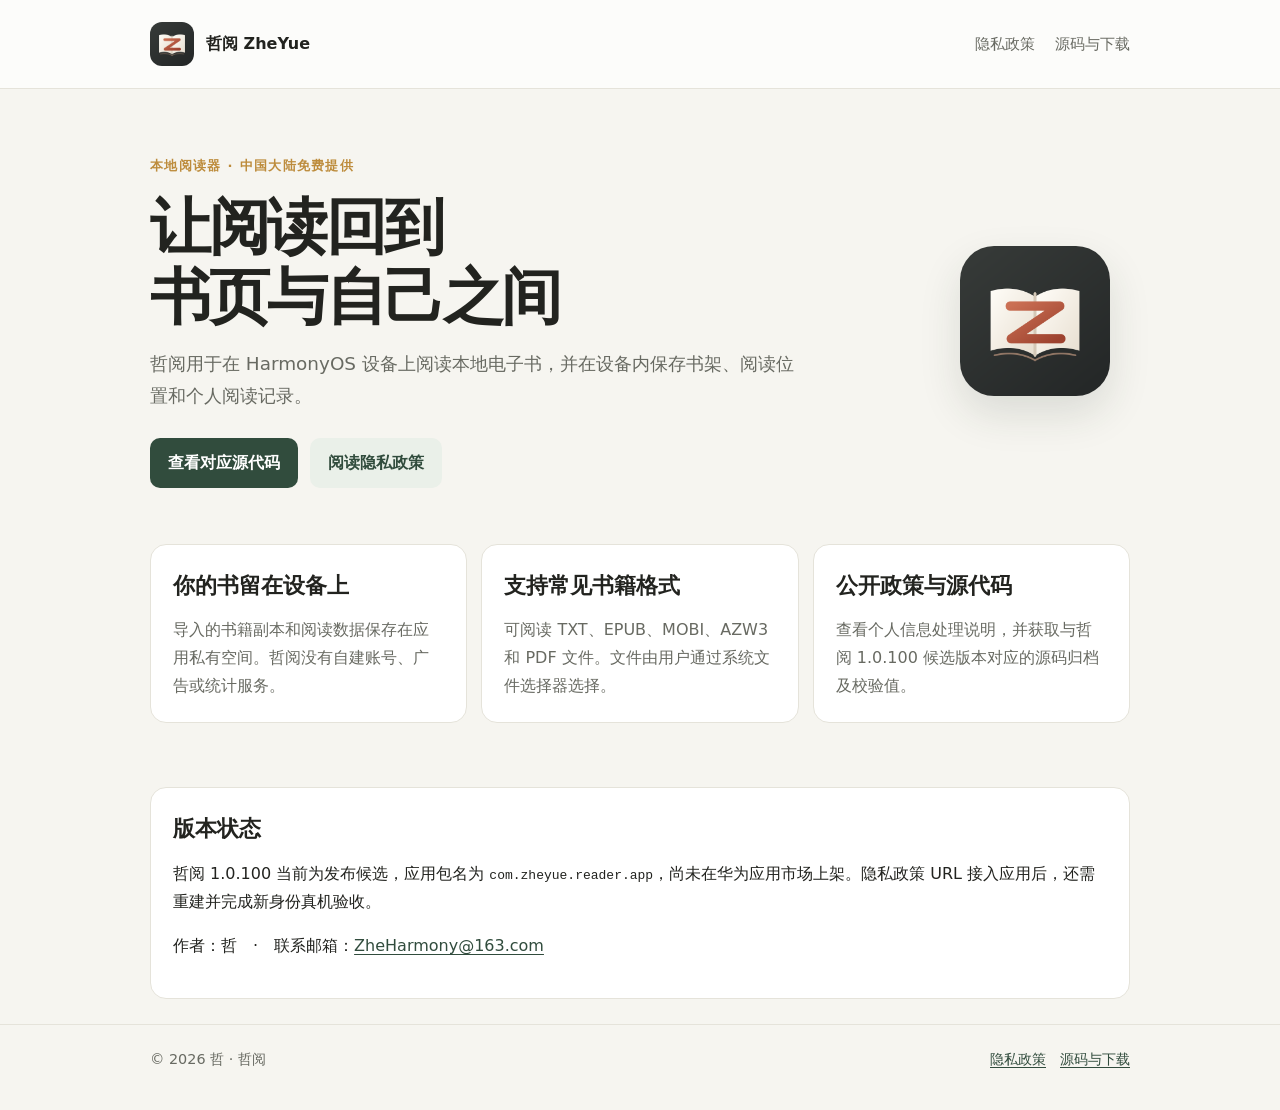
==== index.html @ be6f96d7 "Publish ZheYue privacy policy, source links and app icons" ====
<!doctype html>
<html lang="zh-CN">
<head>
  <meta charset="utf-8"><meta name="viewport" content="width=device-width, initial-scale=1">
  <meta name="description" content="哲阅是面向中国大陆用户的免费本地电子书阅读器。查看隐私政策与 1.0.100 对应源代码。">
  <title>哲阅 ZheYue｜本地阅读，安心相伴</title><link rel="icon" href="icon-1024.png"><link rel="stylesheet" href="style.css">
</head>
<body>
  <header class="top"><div class="wrap nav"><a class="brand" href="index.html"><img src="icon-1024.png" alt="哲阅图标"><span>哲阅 ZheYue</span></a><nav class="links" aria-label="主导航"><a href="privacy.html">隐私政策</a><a href="source.html">源码与下载</a></nav></div></header>
  <main class="wrap">
    <section class="hero"><div><div class="eyebrow">本地阅读器 · 中国大陆免费提供</div><h1>让阅读回到<br>书页与自己之间</h1><p class="lead">哲阅用于在 HarmonyOS 设备上阅读本地电子书，并在设备内保存书架、阅读位置和个人阅读记录。</p><div class="actions"><a class="button" href="source.html">查看对应源代码</a><a class="button secondary" href="privacy.html">阅读隐私政策</a></div></div><img src="icon-1024.png" alt="哲阅应用图标"></section>
    <section class="grid" aria-label="产品说明"><article class="card"><h2>你的书留在设备上</h2><p>导入的书籍副本和阅读数据保存在应用私有空间。哲阅没有自建账号、广告或统计服务。</p></article><article class="card"><h2>支持常见书籍格式</h2><p>可阅读 TXT、EPUB、MOBI、AZW3 和 PDF 文件。文件由用户通过系统文件选择器选择。</p></article><article class="card"><h2>公开政策与源代码</h2><p>查看个人信息处理说明，并获取与哲阅 1.0.100 候选版本对应的源码归档及校验值。</p></article></section>
    <section class="panel"><h2>版本状态</h2><p>哲阅 1.0.100 当前为发布候选，应用包名为 <code>com.zheyue.reader.app</code>，尚未在华为应用市场上架。隐私政策 URL 接入应用后，还需重建并完成新身份真机验收。</p><p>作者：哲　·　联系邮箱：<a href="mailto:ZheHarmony@163.com">ZheHarmony@163.com</a></p></section>
  </main>
  <footer class="footer"><div class="wrap nav"><span>© 2026 哲 · 哲阅</span><span><a href="privacy.html">隐私政策</a>　<a href="source.html">源码与下载</a></span></div></footer>
</body>
</html>
---- style.css ----
:root{color-scheme:light;--ink:#22231f;--muted:#686a62;--paper:#f6f5f0;--card:#fff;--line:#e5e3da;--green:#314c3d;--green-soft:#eaf0e9;--gold:#bd8c3c;font-family:system-ui,-apple-system,"Segoe UI","PingFang SC","Microsoft YaHei",sans-serif}*{box-sizing:border-box}body{margin:0;background:var(--paper);color:var(--ink);line-height:1.75}a{color:var(--green);text-underline-offset:3px}a:hover{color:#182d21}.wrap{width:min(980px,calc(100% - 36px));margin:auto}.top{padding:22px 0;border-bottom:1px solid var(--line);background:rgba(255,255,255,.7)}.nav{display:flex;align-items:center;justify-content:space-between;gap:18px}.brand{display:flex;align-items:center;gap:12px;color:var(--ink);text-decoration:none;font-weight:700}.brand img{width:44px;height:44px;border-radius:12px}.links{display:flex;gap:20px;flex-wrap:wrap}.links a{text-decoration:none;color:var(--muted);font-size:.95rem}.hero{padding:66px 0 48px;display:grid;grid-template-columns:1fr 170px;gap:34px;align-items:center}.eyebrow{color:var(--gold);font-size:.82rem;font-weight:700;letter-spacing:.1em;text-transform:uppercase}h1{font-size:clamp(2.15rem,5vw,3.8rem);line-height:1.15;letter-spacing:-.04em;margin:.25em 0}h2{font-size:1.35rem;margin:0 0 12px}p{margin:.5em 0 1em}.lead{font-size:1.15rem;color:var(--muted);max-width:650px}.hero img{width:150px;height:150px;border-radius:34px;box-shadow:0 18px 42px #26332821}.actions{display:flex;gap:12px;flex-wrap:wrap;margin-top:25px}.button{display:inline-block;padding:11px 18px;border-radius:10px;background:var(--green);color:white;text-decoration:none;font-weight:650}.button.secondary{background:var(--green-soft);color:var(--green)}.grid{display:grid;grid-template-columns:repeat(3,1fr);gap:14px;margin:8px 0 64px}.card,.panel{background:var(--card);border:1px solid var(--line);border-radius:16px;padding:22px}.card p{color:var(--muted);margin-bottom:0}.page{padding:44px 0 70px}.page h1{font-size:clamp(2rem,4vw,3rem)}.meta{color:var(--muted);font-size:.95rem}.panel{margin:25px 0}.panel h2{margin-top:0}.policy h2{margin:32px 0 8px}.policy ul{padding-left:1.35rem}.callout{border-left:3px solid var(--gold);padding:12px 16px;background:#f4efe3;border-radius:0 10px 10px 0}.hash{word-break:break-all;font: .88rem ui-monospace,SFMono-Regular,Consolas,monospace;background:#f2f1ed;padding:12px;border-radius:9px}.footer{border-top:1px solid var(--line);padding:22px 0 38px;color:var(--muted);font-size:.9rem}.footer .nav{align-items:flex-start}@media(max-width:700px){.hero{grid-template-columns:1fr;padding-top:42px}.hero img{grid-row:1;width:92px;height:92px;border-radius:22px}.grid{grid-template-columns:1fr}.nav{align-items:flex-start;flex-direction:column}.links{gap:14px}.page{padding-top:30px}}
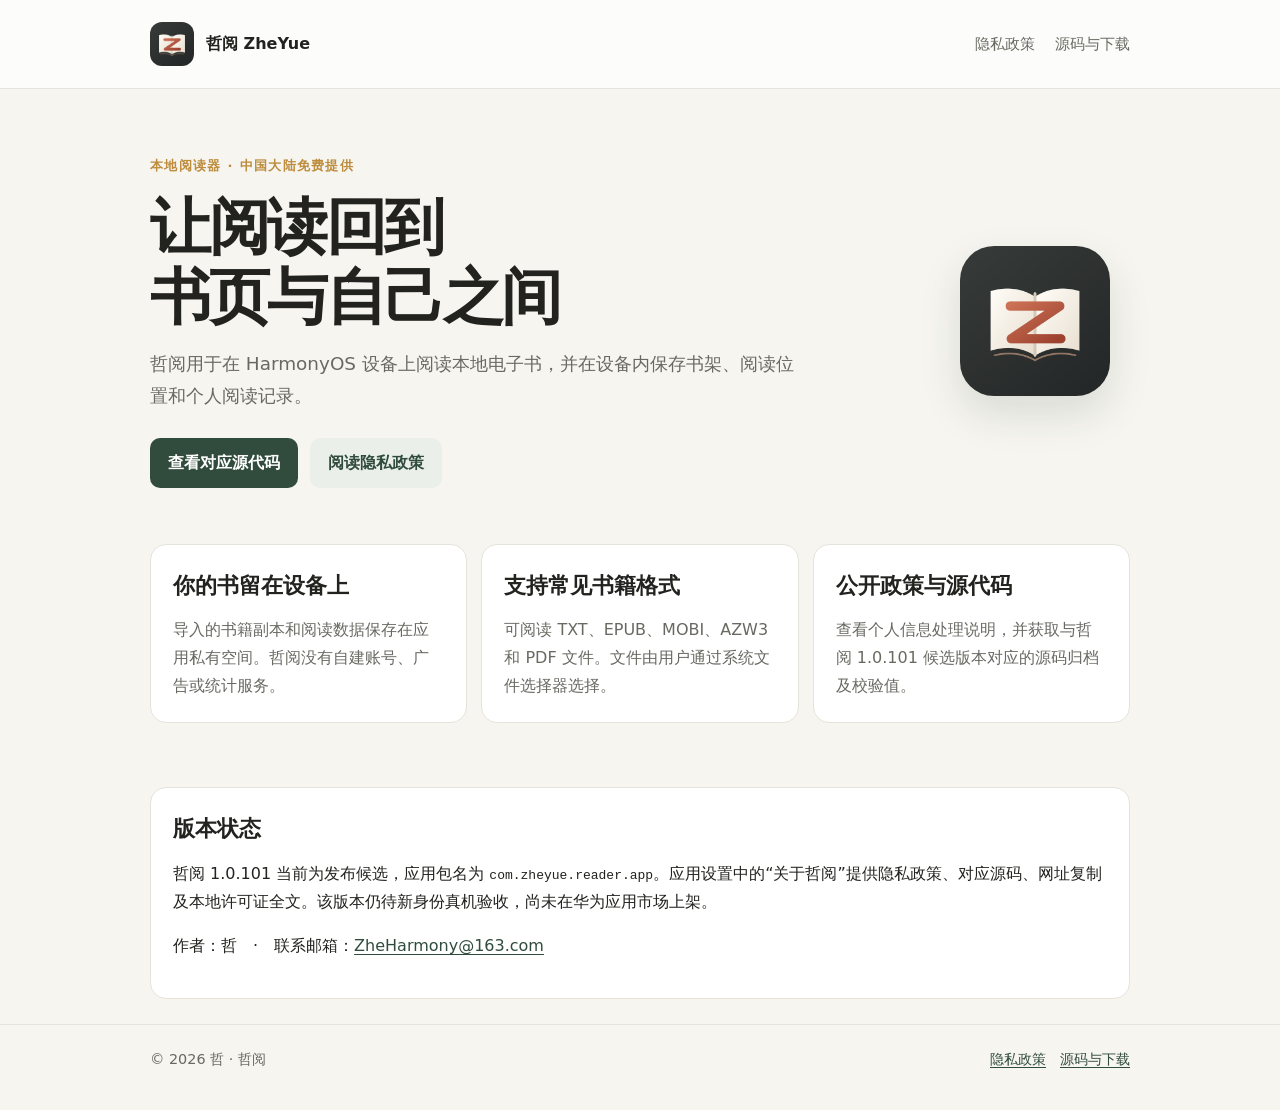
==== commit d494e178: "Update ZheYue 1.0.101 source links and candidate status Publish verified 1.0.101 source and APP chec" ====
--- a/index.html
+++ b/index.html
@@ -2,15 +2,15 @@
 <html lang="zh-CN">
 <head>
   <meta charset="utf-8"><meta name="viewport" content="width=device-width, initial-scale=1">
-  <meta name="description" content="哲阅是面向中国大陆用户的免费本地电子书阅读器。查看隐私政策与 1.0.100 对应源代码。">
+  <meta name="description" content="哲阅是面向中国大陆用户的免费本地电子书阅读器。查看隐私政策与 1.0.101 对应源代码。">
   <title>哲阅 ZheYue｜本地阅读，安心相伴</title><link rel="icon" href="icon-1024.png"><link rel="stylesheet" href="style.css">
 </head>
 <body>
   <header class="top"><div class="wrap nav"><a class="brand" href="index.html"><img src="icon-1024.png" alt="哲阅图标"><span>哲阅 ZheYue</span></a><nav class="links" aria-label="主导航"><a href="privacy.html">隐私政策</a><a href="source.html">源码与下载</a></nav></div></header>
   <main class="wrap">
     <section class="hero"><div><div class="eyebrow">本地阅读器 · 中国大陆免费提供</div><h1>让阅读回到<br>书页与自己之间</h1><p class="lead">哲阅用于在 HarmonyOS 设备上阅读本地电子书，并在设备内保存书架、阅读位置和个人阅读记录。</p><div class="actions"><a class="button" href="source.html">查看对应源代码</a><a class="button secondary" href="privacy.html">阅读隐私政策</a></div></div><img src="icon-1024.png" alt="哲阅应用图标"></section>
-    <section class="grid" aria-label="产品说明"><article class="card"><h2>你的书留在设备上</h2><p>导入的书籍副本和阅读数据保存在应用私有空间。哲阅没有自建账号、广告或统计服务。</p></article><article class="card"><h2>支持常见书籍格式</h2><p>可阅读 TXT、EPUB、MOBI、AZW3 和 PDF 文件。文件由用户通过系统文件选择器选择。</p></article><article class="card"><h2>公开政策与源代码</h2><p>查看个人信息处理说明，并获取与哲阅 1.0.100 候选版本对应的源码归档及校验值。</p></article></section>
-    <section class="panel"><h2>版本状态</h2><p>哲阅 1.0.100 当前为发布候选，应用包名为 <code>com.zheyue.reader.app</code>，尚未在华为应用市场上架。隐私政策 URL 接入应用后，还需重建并完成新身份真机验收。</p><p>作者：哲　·　联系邮箱：<a href="mailto:ZheHarmony@163.com">ZheHarmony@163.com</a></p></section>
+    <section class="grid" aria-label="产品说明"><article class="card"><h2>你的书留在设备上</h2><p>导入的书籍副本和阅读数据保存在应用私有空间。哲阅没有自建账号、广告或统计服务。</p></article><article class="card"><h2>支持常见书籍格式</h2><p>可阅读 TXT、EPUB、MOBI、AZW3 和 PDF 文件。文件由用户通过系统文件选择器选择。</p></article><article class="card"><h2>公开政策与源代码</h2><p>查看个人信息处理说明，并获取与哲阅 1.0.101 候选版本对应的源码归档及校验值。</p></article></section>
+    <section class="panel"><h2>版本状态</h2><p>哲阅 1.0.101 当前为发布候选，应用包名为 <code>com.zheyue.reader.app</code>。应用设置中的“关于哲阅”提供隐私政策、对应源码、网址复制及本地许可证全文。该版本仍待新身份真机验收，尚未在华为应用市场上架。</p><p>作者：哲　·　联系邮箱：<a href="mailto:ZheHarmony@163.com">ZheHarmony@163.com</a></p></section>
   </main>
   <footer class="footer"><div class="wrap nav"><span>© 2026 哲 · 哲阅</span><span><a href="privacy.html">隐私政策</a>　<a href="source.html">源码与下载</a></span></div></footer>
 </body>
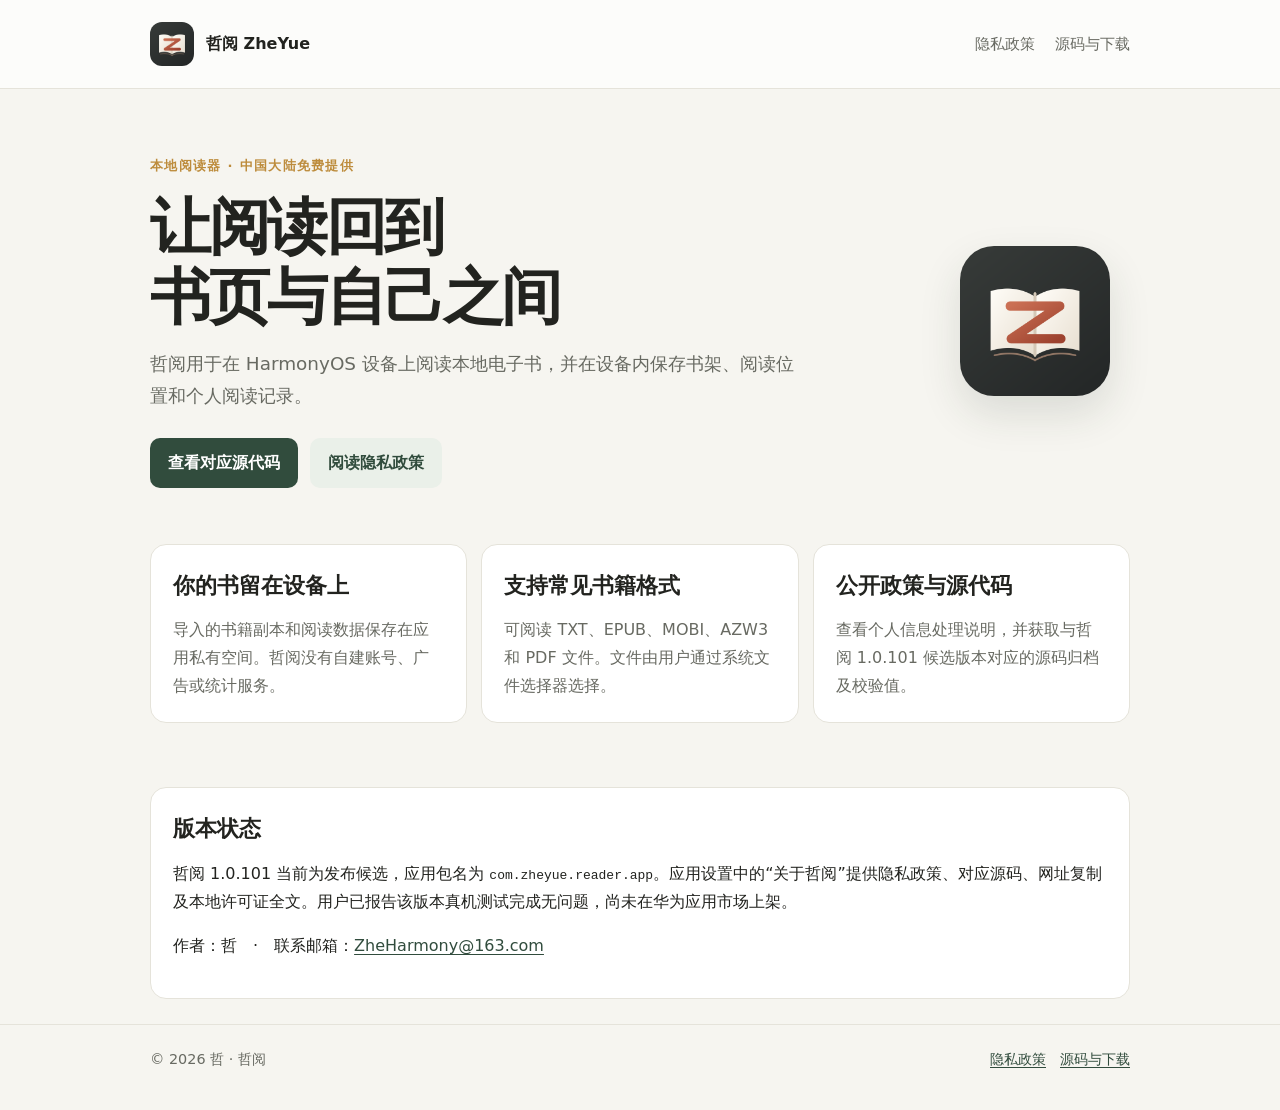
==== commit 53bc769d: "Use Zhe author attribution and retain legal operator Display author as 哲, retain 哲 as the legal oper" ====
--- a/index.html
+++ b/index.html
@@ -10,7 +10,7 @@
   <main class="wrap">
     <section class="hero"><div><div class="eyebrow">本地阅读器 · 中国大陆免费提供</div><h1>让阅读回到<br>书页与自己之间</h1><p class="lead">哲阅用于在 HarmonyOS 设备上阅读本地电子书，并在设备内保存书架、阅读位置和个人阅读记录。</p><div class="actions"><a class="button" href="source.html">查看对应源代码</a><a class="button secondary" href="privacy.html">阅读隐私政策</a></div></div><img src="icon-1024.png" alt="哲阅应用图标"></section>
     <section class="grid" aria-label="产品说明"><article class="card"><h2>你的书留在设备上</h2><p>导入的书籍副本和阅读数据保存在应用私有空间。哲阅没有自建账号、广告或统计服务。</p></article><article class="card"><h2>支持常见书籍格式</h2><p>可阅读 TXT、EPUB、MOBI、AZW3 和 PDF 文件。文件由用户通过系统文件选择器选择。</p></article><article class="card"><h2>公开政策与源代码</h2><p>查看个人信息处理说明，并获取与哲阅 1.0.101 候选版本对应的源码归档及校验值。</p></article></section>
-    <section class="panel"><h2>版本状态</h2><p>哲阅 1.0.101 当前为发布候选，应用包名为 <code>com.zheyue.reader.app</code>。应用设置中的“关于哲阅”提供隐私政策、对应源码、网址复制及本地许可证全文。该版本仍待新身份真机验收，尚未在华为应用市场上架。</p><p>作者：哲　·　联系邮箱：<a href="mailto:ZheHarmony@163.com">ZheHarmony@163.com</a></p></section>
+    <section class="panel"><h2>版本状态</h2><p>哲阅 1.0.101 当前为发布候选，应用包名为 <code>com.zheyue.reader.app</code>。应用设置中的“关于哲阅”提供隐私政策、对应源码、网址复制及本地许可证全文。用户已报告该版本真机测试完成无问题，尚未在华为应用市场上架。</p><p>作者：哲　·　联系邮箱：<a href="mailto:ZheHarmony@163.com">ZheHarmony@163.com</a></p></section>
   </main>
   <footer class="footer"><div class="wrap nav"><span>© 2026 哲 · 哲阅</span><span><a href="privacy.html">隐私政策</a>　<a href="source.html">源码与下载</a></span></div></footer>
 </body>
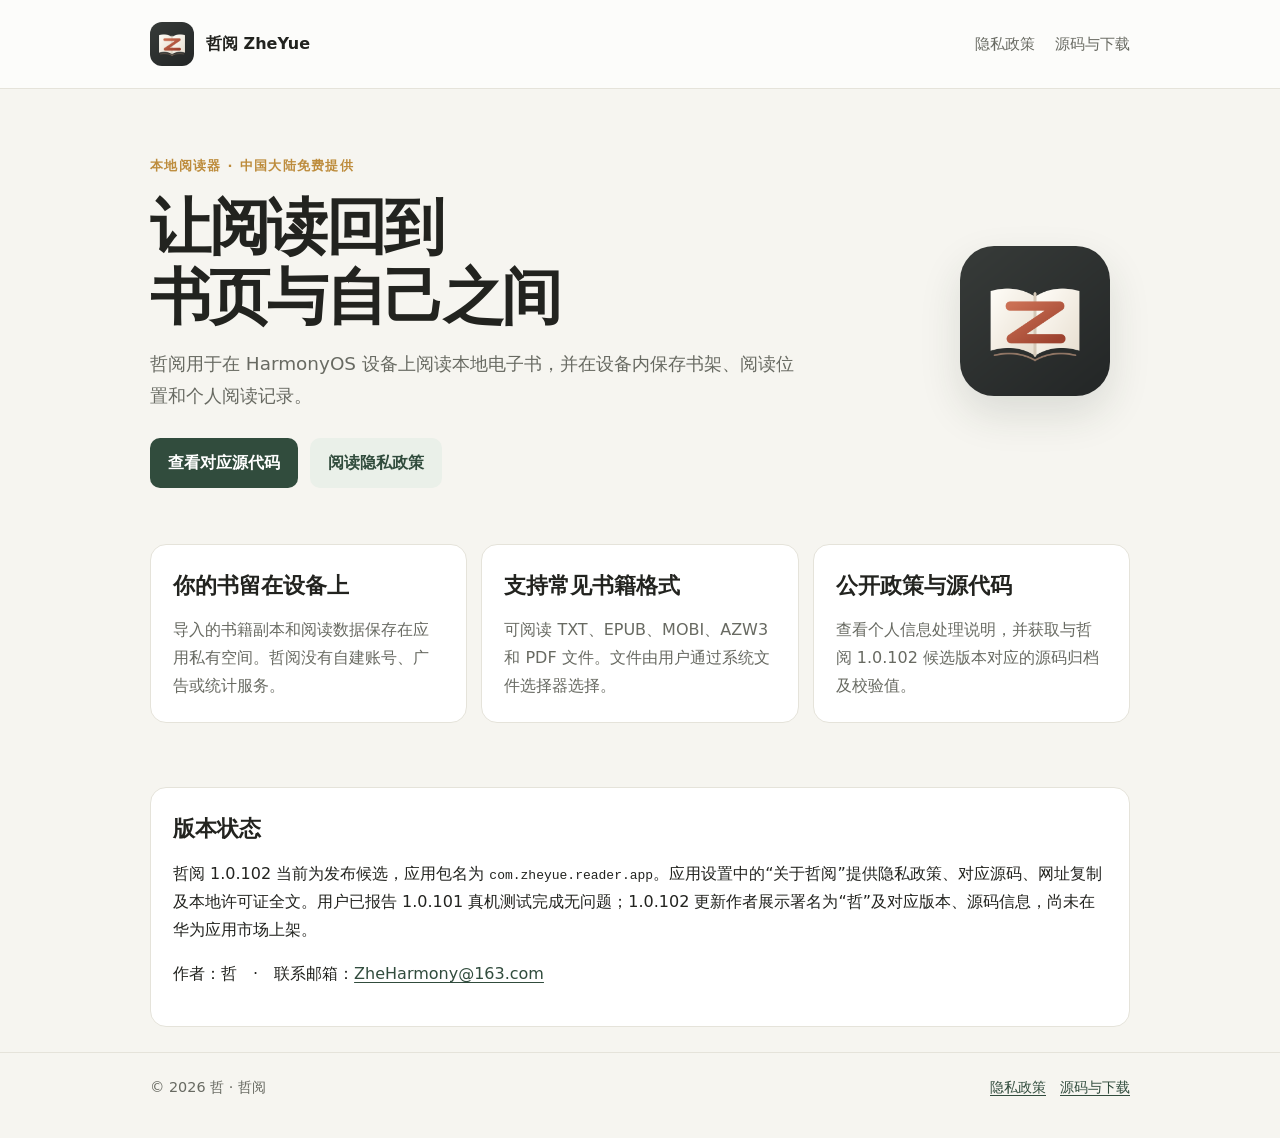
==== commit 63c19593: "Publish 1.0.102 source metadata and retain legal operator Link verified 1.0.102 corresponding source" ====
--- a/index.html
+++ b/index.html
@@ -2,15 +2,15 @@
 <html lang="zh-CN">
 <head>
   <meta charset="utf-8"><meta name="viewport" content="width=device-width, initial-scale=1">
-  <meta name="description" content="哲阅是面向中国大陆用户的免费本地电子书阅读器。查看隐私政策与 1.0.101 对应源代码。">
+  <meta name="description" content="哲阅是面向中国大陆用户的免费本地电子书阅读器。查看隐私政策与 1.0.102 对应源代码。">
   <title>哲阅 ZheYue｜本地阅读，安心相伴</title><link rel="icon" href="icon-1024.png"><link rel="stylesheet" href="style.css">
 </head>
 <body>
   <header class="top"><div class="wrap nav"><a class="brand" href="index.html"><img src="icon-1024.png" alt="哲阅图标"><span>哲阅 ZheYue</span></a><nav class="links" aria-label="主导航"><a href="privacy.html">隐私政策</a><a href="source.html">源码与下载</a></nav></div></header>
   <main class="wrap">
     <section class="hero"><div><div class="eyebrow">本地阅读器 · 中国大陆免费提供</div><h1>让阅读回到<br>书页与自己之间</h1><p class="lead">哲阅用于在 HarmonyOS 设备上阅读本地电子书，并在设备内保存书架、阅读位置和个人阅读记录。</p><div class="actions"><a class="button" href="source.html">查看对应源代码</a><a class="button secondary" href="privacy.html">阅读隐私政策</a></div></div><img src="icon-1024.png" alt="哲阅应用图标"></section>
-    <section class="grid" aria-label="产品说明"><article class="card"><h2>你的书留在设备上</h2><p>导入的书籍副本和阅读数据保存在应用私有空间。哲阅没有自建账号、广告或统计服务。</p></article><article class="card"><h2>支持常见书籍格式</h2><p>可阅读 TXT、EPUB、MOBI、AZW3 和 PDF 文件。文件由用户通过系统文件选择器选择。</p></article><article class="card"><h2>公开政策与源代码</h2><p>查看个人信息处理说明，并获取与哲阅 1.0.101 候选版本对应的源码归档及校验值。</p></article></section>
-    <section class="panel"><h2>版本状态</h2><p>哲阅 1.0.101 当前为发布候选，应用包名为 <code>com.zheyue.reader.app</code>。应用设置中的“关于哲阅”提供隐私政策、对应源码、网址复制及本地许可证全文。用户已报告该版本真机测试完成无问题，尚未在华为应用市场上架。</p><p>作者：哲　·　联系邮箱：<a href="mailto:ZheHarmony@163.com">ZheHarmony@163.com</a></p></section>
+    <section class="grid" aria-label="产品说明"><article class="card"><h2>你的书留在设备上</h2><p>导入的书籍副本和阅读数据保存在应用私有空间。哲阅没有自建账号、广告或统计服务。</p></article><article class="card"><h2>支持常见书籍格式</h2><p>可阅读 TXT、EPUB、MOBI、AZW3 和 PDF 文件。文件由用户通过系统文件选择器选择。</p></article><article class="card"><h2>公开政策与源代码</h2><p>查看个人信息处理说明，并获取与哲阅 1.0.102 候选版本对应的源码归档及校验值。</p></article></section>
+    <section class="panel"><h2>版本状态</h2><p>哲阅 1.0.102 当前为发布候选，应用包名为 <code>com.zheyue.reader.app</code>。应用设置中的“关于哲阅”提供隐私政策、对应源码、网址复制及本地许可证全文。用户已报告 1.0.101 真机测试完成无问题；1.0.102 更新作者展示署名为“哲”及对应版本、源码信息，尚未在华为应用市场上架。</p><p>作者：哲　·　联系邮箱：<a href="mailto:ZheHarmony@163.com">ZheHarmony@163.com</a></p></section>
   </main>
   <footer class="footer"><div class="wrap nav"><span>© 2026 哲 · 哲阅</span><span><a href="privacy.html">隐私政策</a>　<a href="source.html">源码与下载</a></span></div></footer>
 </body>
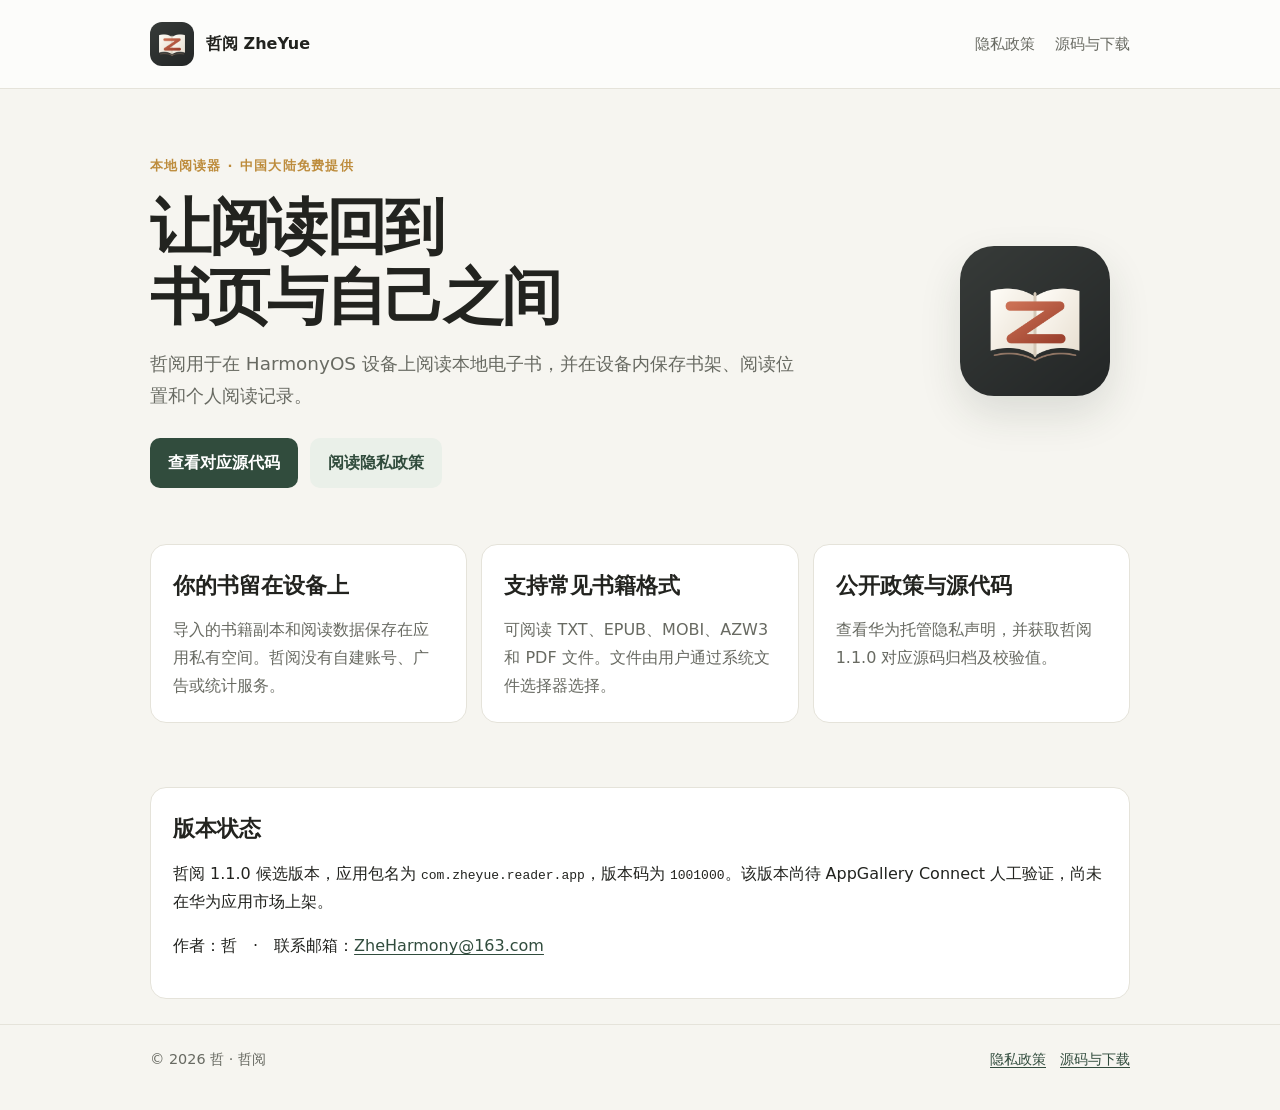
==== commit c824586c: "Publish ZheYue 1.1.0 source links and privacy display" ====
--- a/index.html
+++ b/index.html
@@ -2,15 +2,15 @@
 <html lang="zh-CN">
 <head>
   <meta charset="utf-8"><meta name="viewport" content="width=device-width, initial-scale=1">
-  <meta name="description" content="哲阅是面向中国大陆用户的免费本地电子书阅读器。查看隐私政策与 1.0.102 对应源代码。">
+  <meta name="description" content="哲阅是面向中国大陆用户的免费本地电子书阅读器。查看 1.1.0 对应源代码与华为托管隐私声明。">
   <title>哲阅 ZheYue｜本地阅读，安心相伴</title><link rel="icon" href="icon-1024.png"><link rel="stylesheet" href="style.css">
 </head>
 <body>
   <header class="top"><div class="wrap nav"><a class="brand" href="index.html"><img src="icon-1024.png" alt="哲阅图标"><span>哲阅 ZheYue</span></a><nav class="links" aria-label="主导航"><a href="privacy.html">隐私政策</a><a href="source.html">源码与下载</a></nav></div></header>
   <main class="wrap">
     <section class="hero"><div><div class="eyebrow">本地阅读器 · 中国大陆免费提供</div><h1>让阅读回到<br>书页与自己之间</h1><p class="lead">哲阅用于在 HarmonyOS 设备上阅读本地电子书，并在设备内保存书架、阅读位置和个人阅读记录。</p><div class="actions"><a class="button" href="source.html">查看对应源代码</a><a class="button secondary" href="privacy.html">阅读隐私政策</a></div></div><img src="icon-1024.png" alt="哲阅应用图标"></section>
-    <section class="grid" aria-label="产品说明"><article class="card"><h2>你的书留在设备上</h2><p>导入的书籍副本和阅读数据保存在应用私有空间。哲阅没有自建账号、广告或统计服务。</p></article><article class="card"><h2>支持常见书籍格式</h2><p>可阅读 TXT、EPUB、MOBI、AZW3 和 PDF 文件。文件由用户通过系统文件选择器选择。</p></article><article class="card"><h2>公开政策与源代码</h2><p>查看个人信息处理说明，并获取与哲阅 1.0.102 候选版本对应的源码归档及校验值。</p></article></section>
-    <section class="panel"><h2>版本状态</h2><p>哲阅 1.0.102 当前为发布候选，应用包名为 <code>com.zheyue.reader.app</code>。应用设置中的“关于哲阅”提供隐私政策、对应源码、网址复制及本地许可证全文。用户已报告 1.0.101 真机测试完成无问题；1.0.102 更新作者展示署名为“哲”及对应版本、源码信息，尚未在华为应用市场上架。</p><p>作者：哲　·　联系邮箱：<a href="mailto:ZheHarmony@163.com">ZheHarmony@163.com</a></p></section>
+    <section class="grid" aria-label="产品说明"><article class="card"><h2>你的书留在设备上</h2><p>导入的书籍副本和阅读数据保存在应用私有空间。哲阅没有自建账号、广告或统计服务。</p></article><article class="card"><h2>支持常见书籍格式</h2><p>可阅读 TXT、EPUB、MOBI、AZW3 和 PDF 文件。文件由用户通过系统文件选择器选择。</p></article><article class="card"><h2>公开政策与源代码</h2><p>查看华为托管隐私声明，并获取哲阅 1.1.0 对应源码归档及校验值。</p></article></section>
+    <section class="panel"><h2>版本状态</h2><p>哲阅 1.1.0 候选版本，应用包名为 <code>com.zheyue.reader.app</code>，版本码为 <code>1001000</code>。该版本尚待 AppGallery Connect 人工验证，尚未在华为应用市场上架。</p><p>作者：哲　·　联系邮箱：<a href="mailto:ZheHarmony@163.com">ZheHarmony@163.com</a></p></section>
   </main>
   <footer class="footer"><div class="wrap nav"><span>© 2026 哲 · 哲阅</span><span><a href="privacy.html">隐私政策</a>　<a href="source.html">源码与下载</a></span></div></footer>
 </body>
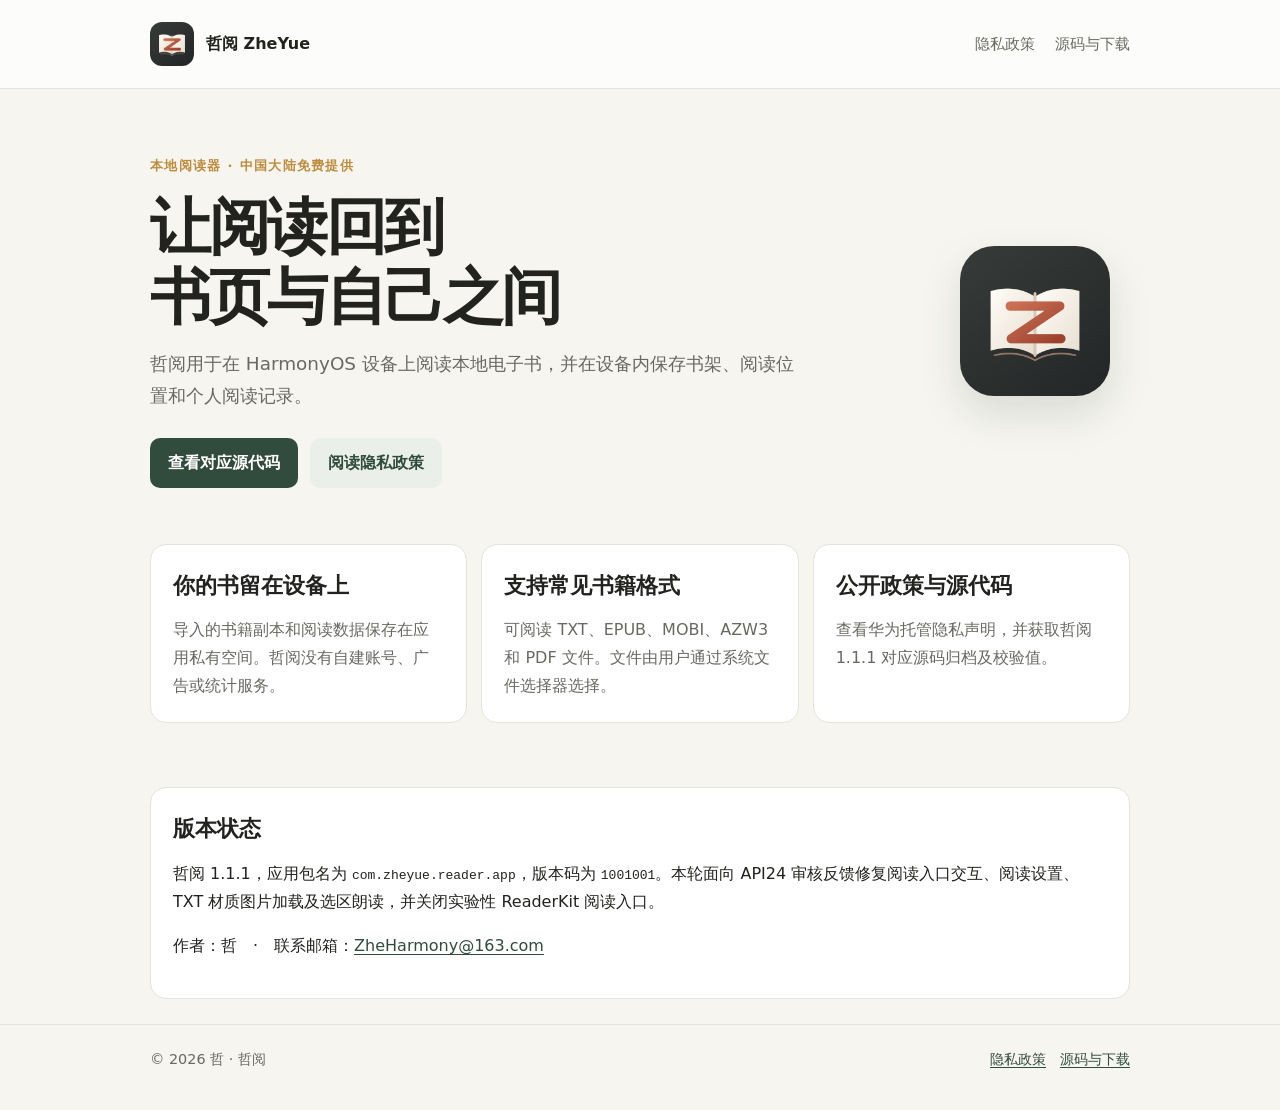
==== commit 41dd5915: "Publish ZheYue 1.1.1 source and API24 repair notes" ====
--- a/index.html
+++ b/index.html
@@ -2,15 +2,15 @@
 <html lang="zh-CN">
 <head>
   <meta charset="utf-8"><meta name="viewport" content="width=device-width, initial-scale=1">
-  <meta name="description" content="哲阅是面向中国大陆用户的免费本地电子书阅读器。查看 1.1.0 对应源代码与华为托管隐私声明。">
+  <meta name="description" content="哲阅是面向中国大陆用户的免费本地电子书阅读器。查看 1.1.1 对应源代码与华为托管隐私声明。">
   <title>哲阅 ZheYue｜本地阅读，安心相伴</title><link rel="icon" href="icon-1024.png"><link rel="stylesheet" href="style.css">
 </head>
 <body>
   <header class="top"><div class="wrap nav"><a class="brand" href="index.html"><img src="icon-1024.png" alt="哲阅图标"><span>哲阅 ZheYue</span></a><nav class="links" aria-label="主导航"><a href="privacy.html">隐私政策</a><a href="source.html">源码与下载</a></nav></div></header>
   <main class="wrap">
     <section class="hero"><div><div class="eyebrow">本地阅读器 · 中国大陆免费提供</div><h1>让阅读回到<br>书页与自己之间</h1><p class="lead">哲阅用于在 HarmonyOS 设备上阅读本地电子书，并在设备内保存书架、阅读位置和个人阅读记录。</p><div class="actions"><a class="button" href="source.html">查看对应源代码</a><a class="button secondary" href="privacy.html">阅读隐私政策</a></div></div><img src="icon-1024.png" alt="哲阅应用图标"></section>
-    <section class="grid" aria-label="产品说明"><article class="card"><h2>你的书留在设备上</h2><p>导入的书籍副本和阅读数据保存在应用私有空间。哲阅没有自建账号、广告或统计服务。</p></article><article class="card"><h2>支持常见书籍格式</h2><p>可阅读 TXT、EPUB、MOBI、AZW3 和 PDF 文件。文件由用户通过系统文件选择器选择。</p></article><article class="card"><h2>公开政策与源代码</h2><p>查看华为托管隐私声明，并获取哲阅 1.1.0 对应源码归档及校验值。</p></article></section>
-    <section class="panel"><h2>版本状态</h2><p>哲阅 1.1.0 候选版本，应用包名为 <code>com.zheyue.reader.app</code>，版本码为 <code>1001000</code>。该版本尚待 AppGallery Connect 人工验证，尚未在华为应用市场上架。</p><p>作者：哲　·　联系邮箱：<a href="mailto:ZheHarmony@163.com">ZheHarmony@163.com</a></p></section>
+    <section class="grid" aria-label="产品说明"><article class="card"><h2>你的书留在设备上</h2><p>导入的书籍副本和阅读数据保存在应用私有空间。哲阅没有自建账号、广告或统计服务。</p></article><article class="card"><h2>支持常见书籍格式</h2><p>可阅读 TXT、EPUB、MOBI、AZW3 和 PDF 文件。文件由用户通过系统文件选择器选择。</p></article><article class="card"><h2>公开政策与源代码</h2><p>查看华为托管隐私声明，并获取哲阅 1.1.1 对应源码归档及校验值。</p></article></section>
+    <section class="panel"><h2>版本状态</h2><p>哲阅 1.1.1，应用包名为 <code>com.zheyue.reader.app</code>，版本码为 <code>1001001</code>。本轮面向 API24 审核反馈修复阅读入口交互、阅读设置、TXT 材质图片加载及选区朗读，并关闭实验性 ReaderKit 阅读入口。</p><p>作者：哲　·　联系邮箱：<a href="mailto:ZheHarmony@163.com">ZheHarmony@163.com</a></p></section>
   </main>
   <footer class="footer"><div class="wrap nav"><span>© 2026 哲 · 哲阅</span><span><a href="privacy.html">隐私政策</a>　<a href="source.html">源码与下载</a></span></div></footer>
 </body>
